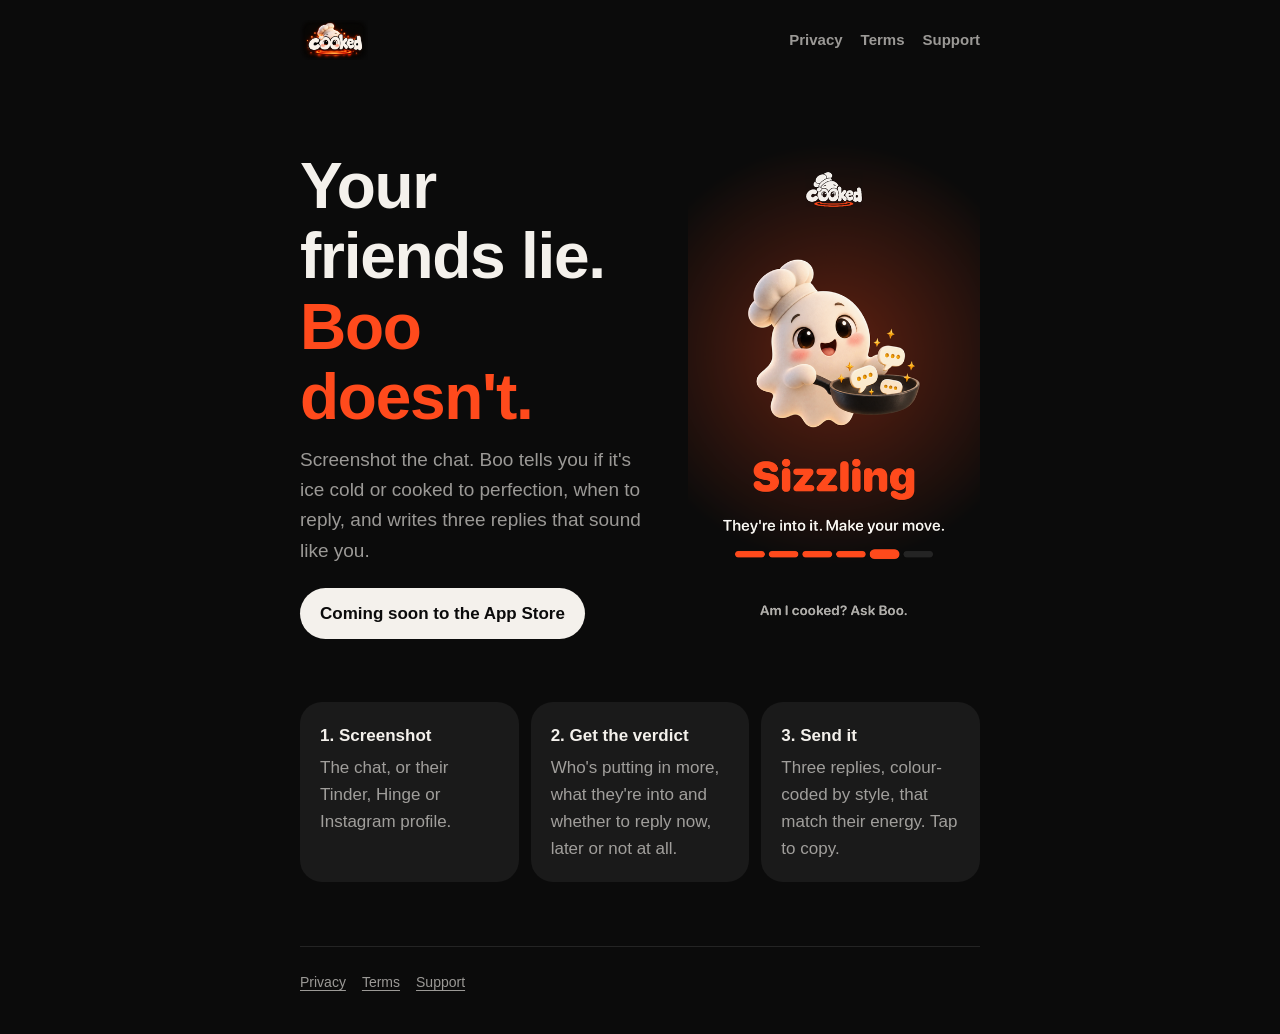
==== index.html @ 352e1d04 "Cooked site (privacy, terms, support, home) and handoff for launch prep and reply redesign" ====
<!doctype html>
<html lang="en">
<head>
<meta charset="utf-8">
<meta name="viewport" content="width=device-width, initial-scale=1">
<title>Cooked | Am I cooked?</title>
<meta name="description" content="Screenshot the chat. Boo tells you if it's ice cold or cooked to perfection, and writes what to send next.">
<meta name="theme-color" content="#0b0b0b">
<meta property="og:title" content="Cooked">
<meta property="og:description" content="Your friends lie. Boo doesn't.">
<meta property="og:image" content="img/verdict.png">
<link rel="icon" href="img/boo.png">
<link rel="stylesheet" href="style.css">
</head>
<body>
<div class="wrap">
<header class="bar">
  <a href="./"><img src="img/logo.png" alt="Cooked"></a>
  <nav><a href="privacy.html">Privacy</a><a href="terms.html">Terms</a><a href="support.html">Support</a></nav>
</header>
<main>
<section class="hero">
  <div>
    <h1>Your friends lie. <span>Boo doesn't.</span></h1>
    <p>Screenshot the chat. Boo tells you if it's ice cold or cooked to perfection, when to reply, and writes three replies that sound like you.</p>
    <span class="badge">Coming soon to the App Store</span>
  </div>
  <img src="img/verdict.png" alt="A Cooked verdict card: Sizzling. They're into it. Make your move.">
</section>
<section class="steps">
  <div class="card"><strong>1. Screenshot</strong><p>The chat, or their Tinder, Hinge or Instagram profile.</p></div>
  <div class="card"><strong>2. Get the verdict</strong><p>Who's putting in more, what they're into and whether to reply now, later or not at all.</p></div>
  <div class="card"><strong>3. Send it</strong><p>Three replies, colour-coded by style, that match their energy. Tap to copy.</p></div>
</section>
</main>
<footer><a href="privacy.html">Privacy</a><a href="terms.html">Terms</a><a href="support.html">Support</a></footer>
</div>
</body>
</html>
---- style.css ----
:root {
  --ink: #0b0b0b;
  --surface: #1a1a1a;
  --raised: #242424;
  --bone: #f4f1ec;
  --muted: rgba(244, 241, 236, 0.62);
  --ember: #ff4a1c;
  --gold: #ffcf4a;
}
* { box-sizing: border-box; margin: 0; padding: 0; }
html { -webkit-text-size-adjust: 100%; }
body {
  background: var(--ink);
  color: var(--bone);
  font: 17px/1.6 ui-rounded, -apple-system, BlinkMacSystemFont, "SF Pro Rounded", "Segoe UI", Roboto, sans-serif;
  -webkit-font-smoothing: antialiased;
}
a { color: var(--bone); text-underline-offset: 3px; }
a:hover { color: var(--gold); }
.wrap { max-width: 720px; margin: 0 auto; padding: 0 20px; }
header.bar { display: flex; align-items: center; justify-content: space-between; padding: 20px 0; }
header.bar img { height: 40px; display: block; }
header.bar nav { display: flex; gap: 18px; font-size: 15px; font-weight: 600; }
header.bar nav a { text-decoration: none; color: var(--muted); }
header.bar nav a:hover, header.bar nav a[aria-current] { color: var(--bone); }
main { padding: 24px 0 64px; }
h1 { font-size: clamp(32px, 7vw, 48px); line-height: 1.1; font-weight: 900; letter-spacing: -0.02em; margin-bottom: 12px; }
h2 { font-size: 22px; font-weight: 800; margin: 36px 0 10px; }
h3 { font-size: 18px; font-weight: 700; margin: 22px 0 6px; }
p, li { color: var(--muted); }
p + p { margin-top: 12px; }
strong { color: var(--bone); }
ul { padding-left: 22px; margin-top: 8px; }
li + li { margin-top: 6px; }
.updated { font-size: 15px; color: var(--muted); }
.card { background: var(--surface); border-radius: 22px; padding: 20px; margin-top: 18px; }
.card p { margin: 0; }
table { width: 100%; border-collapse: collapse; margin-top: 12px; font-size: 15px; }
th, td { text-align: left; vertical-align: top; padding: 10px 8px; border-bottom: 1px solid var(--raised); }
th { color: var(--bone); font-weight: 700; }
td { color: var(--muted); }
.table-scroll { overflow-x: auto; }
footer { border-top: 1px solid var(--raised); padding: 24px 0 40px; font-size: 14px; color: var(--muted); }
footer a { color: var(--muted); margin-right: 16px; }

/* Home */
.hero { display: grid; grid-template-columns: 1.1fr 0.9fr; gap: 32px; align-items: center; padding: 32px 0 16px; }
.hero h1 { font-size: clamp(40px, 9vw, 64px); }
.hero h1 span { color: var(--ember); }
.hero p { font-size: 19px; margin-top: 8px; }
.hero img { width: 100%; max-width: 300px; border-radius: 28px; display: block; margin: 0 auto; }
.steps { display: grid; grid-template-columns: repeat(3, 1fr); gap: 12px; margin-top: 32px; }
.steps .card { margin: 0; }
.steps strong { display: block; margin-bottom: 4px; }
.badge { display: inline-block; margin-top: 22px; padding: 12px 20px; border-radius: 999px; background: var(--bone); color: var(--ink); font-weight: 800; text-decoration: none; }
.badge:hover { color: var(--ink); }
@media (max-width: 640px) {
  .hero { grid-template-columns: 1fr; }
  .hero img { max-width: 240px; }
  .steps { grid-template-columns: 1fr; }
  header.bar nav { gap: 14px; font-size: 14px; }
}
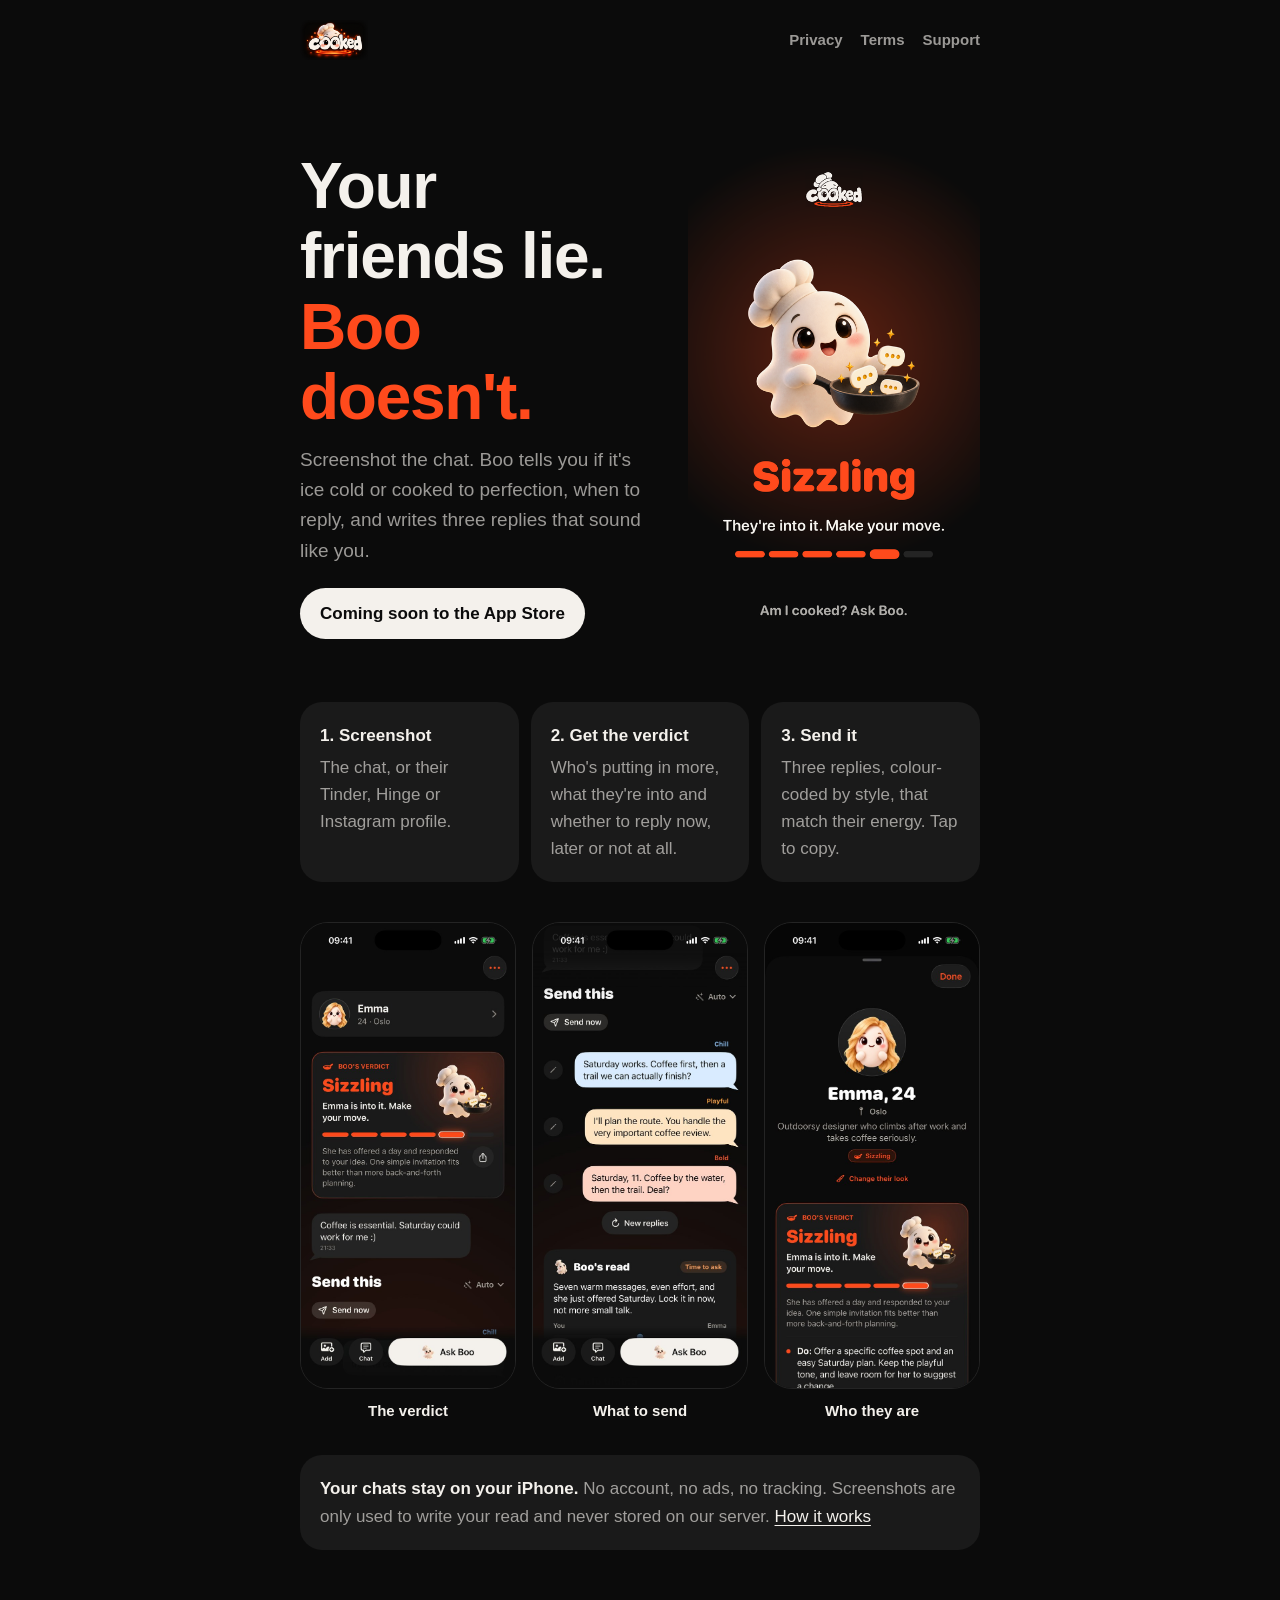
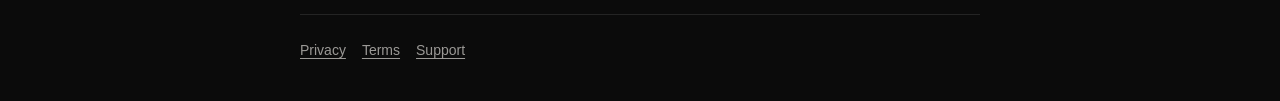
==== commit 4573ed41: "Site: app screens, privacy promise, cache-busted stylesheet" ====
--- a/index.html
+++ b/index.html
@@ -10,7 +10,7 @@
 <meta property="og:description" content="Your friends lie. Boo doesn't.">
 <meta property="og:image" content="img/verdict.png">
 <link rel="icon" href="img/boo.png">
-<link rel="stylesheet" href="style.css">
+<link rel="stylesheet" href="style.css?v=2">
 </head>
 <body>
 <div class="wrap">
@@ -32,6 +32,14 @@
   <div class="card"><strong>2. Get the verdict</strong><p>Who's putting in more, what they're into and whether to reply now, later or not at all.</p></div>
   <div class="card"><strong>3. Send it</strong><p>Three replies, colour-coded by style, that match their energy. Tap to copy.</p></div>
 </section>
+<section class="screens" aria-label="Screens from the app">
+  <figure><img src="img/screen-1.jpg" alt="The verdict: Sizzling, Emma is into it, make your move" loading="lazy"><figcaption>The verdict</figcaption></figure>
+  <figure><img src="img/screen-2.jpg" alt="Three replies, colour-coded Chill, Playful and Bold" loading="lazy"><figcaption>What to send</figcaption></figure>
+  <figure><img src="img/screen-3.jpg" alt="Emma's profile: age, city and what Boo sees" loading="lazy"><figcaption>Who they are</figcaption></figure>
+</section>
+<section class="card promise">
+  <p><strong>Your chats stay on your iPhone.</strong> No account, no ads, no tracking. Screenshots are only used to write your read and never stored on our server. <a href="privacy.html">How it works</a></p>
+</section>
 </main>
 <footer><a href="privacy.html">Privacy</a><a href="terms.html">Terms</a><a href="support.html">Support</a></footer>
 </div>
--- a/style.css
+++ b/style.css
@@ -54,7 +54,14 @@
 .steps strong { display: block; margin-bottom: 4px; }
 .badge { display: inline-block; margin-top: 22px; padding: 12px 20px; border-radius: 999px; background: var(--bone); color: var(--ink); font-weight: 800; text-decoration: none; }
 .badge:hover { color: var(--ink); }
+.screens { display: grid; grid-template-columns: repeat(3, 1fr); gap: 16px; margin-top: 40px; }
+.screens figure { margin: 0; text-align: center; }
+.screens img { width: 100%; display: block; border-radius: 28px; border: 1px solid var(--raised); }
+.screens figcaption { margin-top: 10px; font-size: 15px; font-weight: 700; color: var(--bone); }
+.promise { margin-top: 32px; }
 @media (max-width: 640px) {
+  .screens { grid-template-columns: repeat(3, 72%); overflow-x: auto; scroll-snap-type: x mandatory; padding-bottom: 8px; }
+  .screens figure { scroll-snap-align: center; }
   .hero { grid-template-columns: 1fr; }
   .hero img { max-width: 240px; }
   .steps { grid-template-columns: 1fr; }
